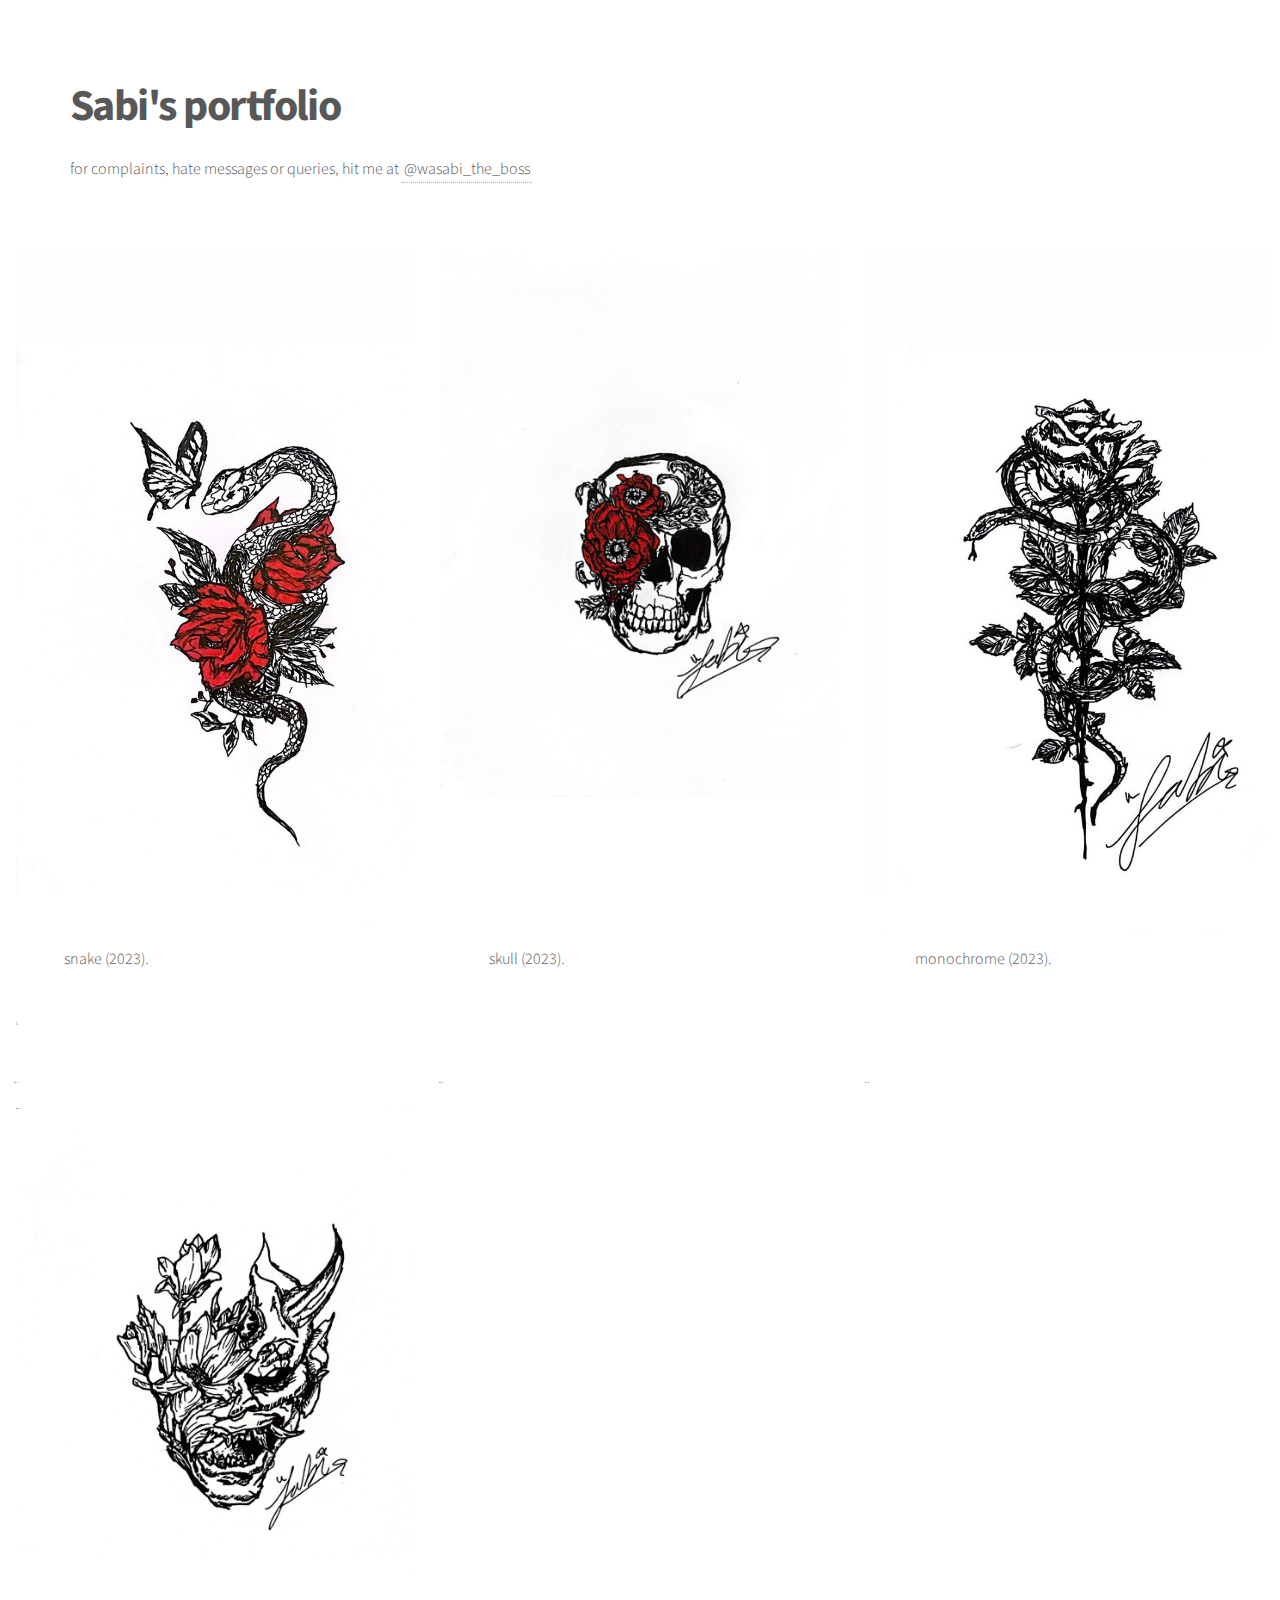
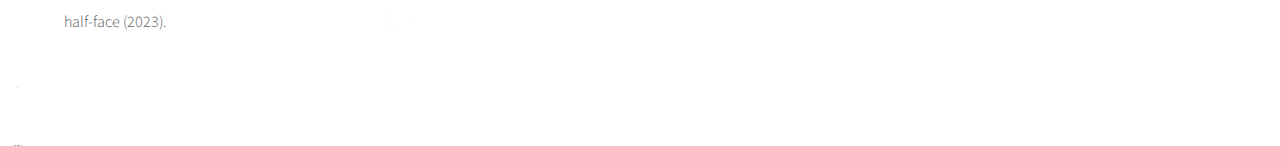
==== index.html @ bfba8afc "Add files via upload" ====
<!DOCTYPE HTML>
<!--
	Phantom by HTML5 UP
	html5up.net | @ajlkn
	Free for personal and commercial use under the CCA 3.0 license (html5up.net/license)
-->
<html>
	<head>
		<title> Sabi's portfolio</title>
		<meta charset="utf-8" />
		<meta name="viewport" content="width=device-width, initial-scale=1, user-scalable=no" />
		<link rel="stylesheet" href="assets/css/main.css" />
		<noscript><link rel="stylesheet" href="assets/css/noscript.css" /></noscript>
		<style>
			.tiles .style1 {
				background-color: transparent; /* Remove pink or any background color */
			}
	
			.tiles .style1 .content {
				position: center;
				padding: 50px; /* Adjust the padding if necessary */
			}
	
			.tiles .style1 .title {
				position: center;
				bottom: 5px; /* Adjust this value to control how low the title appears */
				left: 0;
				width: 100%;
				text-align: center; /* Center the title if desired */
				padding: 10px;
				background-color: rgb(0, 0, 0); /* Optional: Add a semi-transparent background for the title */
			}

			#main .inner header {
				text-align: left; /* Center the text horizontally */
				padding: 50px; /* Add padding to the header */
			}

			#main .inner header h1 {
				margin: 0; /* Remove default margin for better centering */
				padding: 10px; /* Optional: Add padding specifically to the title */
			}

			#main .inner header p {
				margin: 0; /* Remove default margin */
				padding: 10px; /* Optional: Add padding to the paragraph */
			}

			/* Style for the menu navigation */
			#menu {
        padding: 20px; /* Add padding inside the nav element */
			}

			#menu h2 {
				margin: 0; /* Remove default margin */
				padding: 10px; /* Optional: Add padding specifically to the Menu title */
			}

			#menu ul {
				padding-left: 20px; /* Add padding to the left of the list items */
				list-style: none; /* Remove bullets from list */
				margin: 0;
			}

			#menu ul li {
				padding: 10px 0; /* Add padding around each menu item */
			}

			#menu ul li a {
				text-decoration: none; /* Remove underline from the links */
				padding: 5px 10px; /* Add padding inside the links */
				display: block; /* Make the entire area of the link clickable */
			}

		
		</style>
	</head>
	<body class="is-preload">
		<!-- Wrapper -->
			<div id="wrapper">

				<!-- Header -->
					<header id="header">
						<div class="inner">

							

						</div>
					</header>

				

				<!-- Main -->
					<div id="main">
						<div class="inner">
							<header>
								<h1> Sabi's portfolio
								</h1>
								<p>for complaints, hate messages or queries, hit me at <a href="https://www.instagram.com/wasabi_the_boss/"> @wasabi_the_boss</a>
								</header>
								<section class="tiles">
									<!-- Pic 1 -->
									<article class="style1">
										<span class="image">
											<img src="images/red snake flower.jpg" alt="" />
										</span>
										<a href="generic.html">
											<div class="content">
												<p>snake (2023).</p>
											</div>
										</a>
									</article>
									
									<!-- Pic 2 -->
									<article class="style1">
										<span class="image">
											<img src="images/skull.jpg" alt="" />
										</span>
										<a href="generic.html">
											<div class="content">
												<p>skull (2023).</p>
											</div>
										</a>
									</article>
									
									<!-- Pic 3 -->
									<article class="style1">
										<span class="image">
											<img src="images/black flower.jpg" alt="" />
										</span>
										<a href="generic.html">
											<div class="content">
												<p>monochrome (2023).</p>
											</div>
										</a>
									</article>
								
									<!-- Pic 4 -->
									<article class="style1">
										<span class="image">
											<a href="generic copy.html">
											<img src="images/monster.jpg" alt="" />
										</span>
										<a href="generic copy.html">
											<div class="content">
												<p>half-face (2023).</p>
											</div>
										</a>
								
								
								</article>
							</section>
						</div>
					</div>

				<!-- 

			</div>

		<!-- Scripts -->
			<script src="assets/js/jquery.min.js"></script>
			<script src="assets/js/browser.min.js"></script>
			<script src="assets/js/breakpoints.min.js"></script>
			<script src="assets/js/util.js"></script>
			<script src="assets/js/main.js"></script>

	</body>
</html>
---- assets/css/main.css ----
@import url(fontawesome-all.min.css);
@import url("https://fonts.googleapis.com/css?family=Source+Sans+Pro:300,700,900");

/*
	Phantom by HTML5 UP
	html5up.net | @ajlkn
	Free for personal and commercial use under the CCA 3.0 license (html5up.net/license)
*/

html, body, div, span, applet, object,
iframe, h1, h2, h3, h4, h5, h6, p, blockquote,
pre, a, abbr, acronym, address, big, cite,
code, del, dfn, em, img, ins, kbd, q, s, samp,
small, strike, strong, sub, sup, tt, var, b,
u, i, center, dl, dt, dd, ol, ul, li, fieldset,
form, label, legend, table, caption, tbody,
tfoot, thead, tr, th, td, article, aside,
canvas, details, embed, figure, figcaption,
footer, header, hgroup, menu, nav, output, ruby,
section, summary, time, mark, audio, video {
	margin: 0;
	padding: 2px;
	border: 0;
	font-size: 100%;
	font: inherit;
	vertical-align: baseline;}

article, aside, details, figcaption, figure,
footer, header, hgroup, menu, nav, section {
	display: block;}

body {
	line-height: 1;
}

ol, ul {
	list-style: none;
}

blockquote, q {
	quotes: none;
}

	blockquote:before, blockquote:after, q:before, q:after {
		content: '';
		content: none;
	}

table {
	border-collapse: collapse;
	border-spacing: 0;
}

body {
	-webkit-text-size-adjust: none;
}

mark {
	background-color: transparent;
	color: inherit;
}

input::-moz-focus-inner {
	border: 0;
	padding: 0;
}

input, select, textarea {
	-moz-appearance: none;
	-webkit-appearance: none;
	-ms-appearance: none;
	appearance: none;
}

/* Basic */

	@-ms-viewport {
		width: device-width;
	}

	body {
		-ms-overflow-style: scrollbar;
	}

	@media screen and (max-width: 480px) {

		html, body {
			min-width: 320px;
		}

	}

	html {
		box-sizing: border-box;
	}

	*, *:before, *:after {
		box-sizing: inherit;
	}

	body {
		background: #ffffff;
	}

		body.is-preload *, body.is-preload *:before, body.is-preload *:after {
			-moz-animation: none !important;
			-webkit-animation: none !important;
			-ms-animation: none !important;
			animation: none !important;
			-moz-transition: none !important;
			-webkit-transition: none !important;
			-ms-transition: none !important;
			transition: none !important;
		}

/* Type */

	body, input, select, textarea {
		color: #585858;
		font-family: "Source Sans Pro", Helvetica, sans-serif;
		font-size: 16pt;
		font-weight: 300;
		line-height: 1.75;
	}

		@media screen and (max-width: 1680px) {

			body, input, select, textarea {
				font-size: 14pt;
			}

		}

		@media screen and (max-width: 1280px) {

			body, input, select, textarea {
				font-size: 12pt;
			}

		}

	a {
		-moz-transition: border-bottom-color 0.2s ease, color 0.2s ease;
		-webkit-transition: border-bottom-color 0.2s ease, color 0.2s ease;
		-ms-transition: border-bottom-color 0.2s ease, color 0.2s ease;
		transition: border-bottom-color 0.2s ease, color 0.2s ease;
		text-decoration: none;
		color: #585858;
		border-bottom: dotted 1px rgba(88, 88, 88, 0.5);
	}

		a:hover {
			border-bottom-color: transparent;
			color: #f2849e !important;
		}

	strong, b {
		font-weight: 900;
	}

	em, i {
		font-style: italic;
	}

	p {
		margin: 0 0 2em 0;
	}

	h1 {
		font-size: 2.75em;
		font-weight: 700;
		line-height: 1.3;
		margin: 0 0 1em 0;
		letter-spacing: -0.035em;
	}

		h1 a {
			color: inherit;
		}

		@media screen and (max-width: 736px) {

			h1 {
				font-size: 2em;
				margin: 0 0 1em 0;
			}

		}

		@media screen and (max-width: 360px) {

			h1 {
				font-size: 1.75em;
			}

		}

	h2, h3, h4, h5, h6 {
		font-weight: 900;
		line-height: 1.5;
		margin: 0 0 2em 0;
		text-transform: uppercase;
		letter-spacing: 0.35em;
	}

		h2 a, h3 a, h4 a, h5 a, h6 a {
			color: inherit;
		}

	h2 {
		font-size: 1.1em;
	}

	h3 {
		font-size: 1em;
	}

	h4 {
		font-size: 0.8em;
	}

	h5 {
		font-size: 0.8em;
	}

	h6 {
		font-size: 0.8em;
	}

	@media screen and (max-width: 980px) {

		h1 br, h2 br, h3 br, h4 br, h5 br, h6 br {
			display: none;
		}

	}

	@media screen and (max-width: 736px) {

		h2 {
			font-size: 1em;
		}

		h3 {
			font-size: 0.8em;
		}

	}

	sub {
		font-size: 0.8em;
		position: relative;
		top: 0.5em;
	}

	sup {
		font-size: 0.8em;
		position: relative;
		top: -0.5em;
	}

	blockquote {
		border-left: solid 4px #c9c9c9;
		font-style: italic;
		margin: 0 0 2em 0;
		padding: 0.5em 0 0.5em 2em;
	}

	code {
		background: rgba(144, 144, 144, 0.075);
		border-radius: 4px;
		border: solid 1px #c9c9c9;
		font-family: "Courier New", monospace;
		font-size: 0.9em;
		margin: 0 0.25em;
		padding: 0.25em 0.65em;
	}

	pre {
		-webkit-overflow-scrolling: touch;
		font-family: "Courier New", monospace;
		font-size: 0.9em;
		margin: 0 0 2em 0;
	}

		pre code {
			display: block;
			line-height: 1.75;
			padding: 1em 1.5em;
			overflow-x: auto;
		}

	hr {
		border: 0;
		border-bottom: solid 1px #c9c9c9;
		margin: 2em 0;
	}

		hr.major {
			margin: 3em 0;
		}

	.align-left {
		text-align: left;
	}

	.align-center {
		text-align: center;
	}

	.align-right {
		text-align: right;
	}


/* Tiles */

	/* Tiles */
.tiles {
    display: flex; /* Use flex for layout */
    flex-wrap: wrap; /* Allow wrapping */
    position: relative; /* Ensure positioning context */
    margin: -2.5em 0 0 -2.5em; /* Negative margin for layout */
}

.tiles article {
    transition: transform 0.5s ease, opacity 0.5s ease; /* Smooth transitions */
    position: relative; /* Position for stacking context */
    width: calc(33.33333% - 2.5em); /* Width calculation */
    margin: 2.5em 0 0 2.5em; /* Margin for spacing */
}

.tiles article > .image {
    transition: transform 0.5s ease; /* Smooth zoom transition */
    position: relative; /* Positioning context */
    display: block; /* Block display */
    width: 100%; /* Full width */
    border-radius: 4px; /* Rounded corners */
    overflow: hidden; /* Hide overflow */
    z-index: 1; /* Image z-index */
	height: 100%; /* Make the image fill the height */
	
}

.tiles article > .image img {
    display: block; /* Block display */
    width: 112%; /* Full width */
	border: none; /* Remove border */
	padding: 0; /* Remove padding if any */
	margin: 0; /* Remove margin if any */
		
}

.tiles article .content {
    opacity: 1; /* Text fully visible */
    max-height: 15em; /* Limit height */
    transition: color 0.5s ease, border-bottom-color 0.5s ease; /* Smooth transitions */
    position: absolute; /* Absolute positioning for text */
    bottom: 0; /* Align to bottom */
    left: 0; /* Align to left */
    right: 0; /* Align to right */
    z-index: 2; /* Ensure text is above image */
    padding: 1em; /* Padding for spacing */
    background: rgba(255, 255, 255, 0.8); /* Semi-transparent background */
}

/* Hover effect for image */
body:not(.is-touch) .tiles article:hover > .image {
    transform: scale(1.1); /* Zoom effect */
}

body:not(.is-touch) .tiles article:hover .content {
    color: #000000; /* Change text color on hover */
    /*border-bottom: 2px solid #ffffff; /* Underline on hover */
}

/* Media queries */
@media screen and (max-width: 1280px) {
    .tiles {
        margin: -1.25em 0 0 -1.25em; /* Adjust margin for smaller screens */
    }
    .tiles article {
        width: calc(33.33333% - 1.25em); /* Adjust article width */
        margin: 1.25em 0 0 1.25em; /* Adjust margin */
    }
}

@media screen and (max-width: 980px) {
    .tiles {
        margin: -2.5em 0 0 -2.5em; /* Adjust margin for smaller screens */
    }
    .tiles article {
        width: calc(50% - 2.5em); /* Adjust article width */
        margin: 2.5em 0 0 2.5em; /* Adjust margin */
    }
}
---- assets/css/noscript.css ----
/*
	Phantom by HTML5 UP
	html5up.net | @ajlkn
	Free for personal and commercial use under the CCA 3.0 license (html5up.net/license)
*/

/* Tiles */

	body.is-preload .tiles article {
		-moz-transform: none;
		-webkit-transform: none;
		-ms-transform: none;
		transform: none;
		opacity: 1;
	}
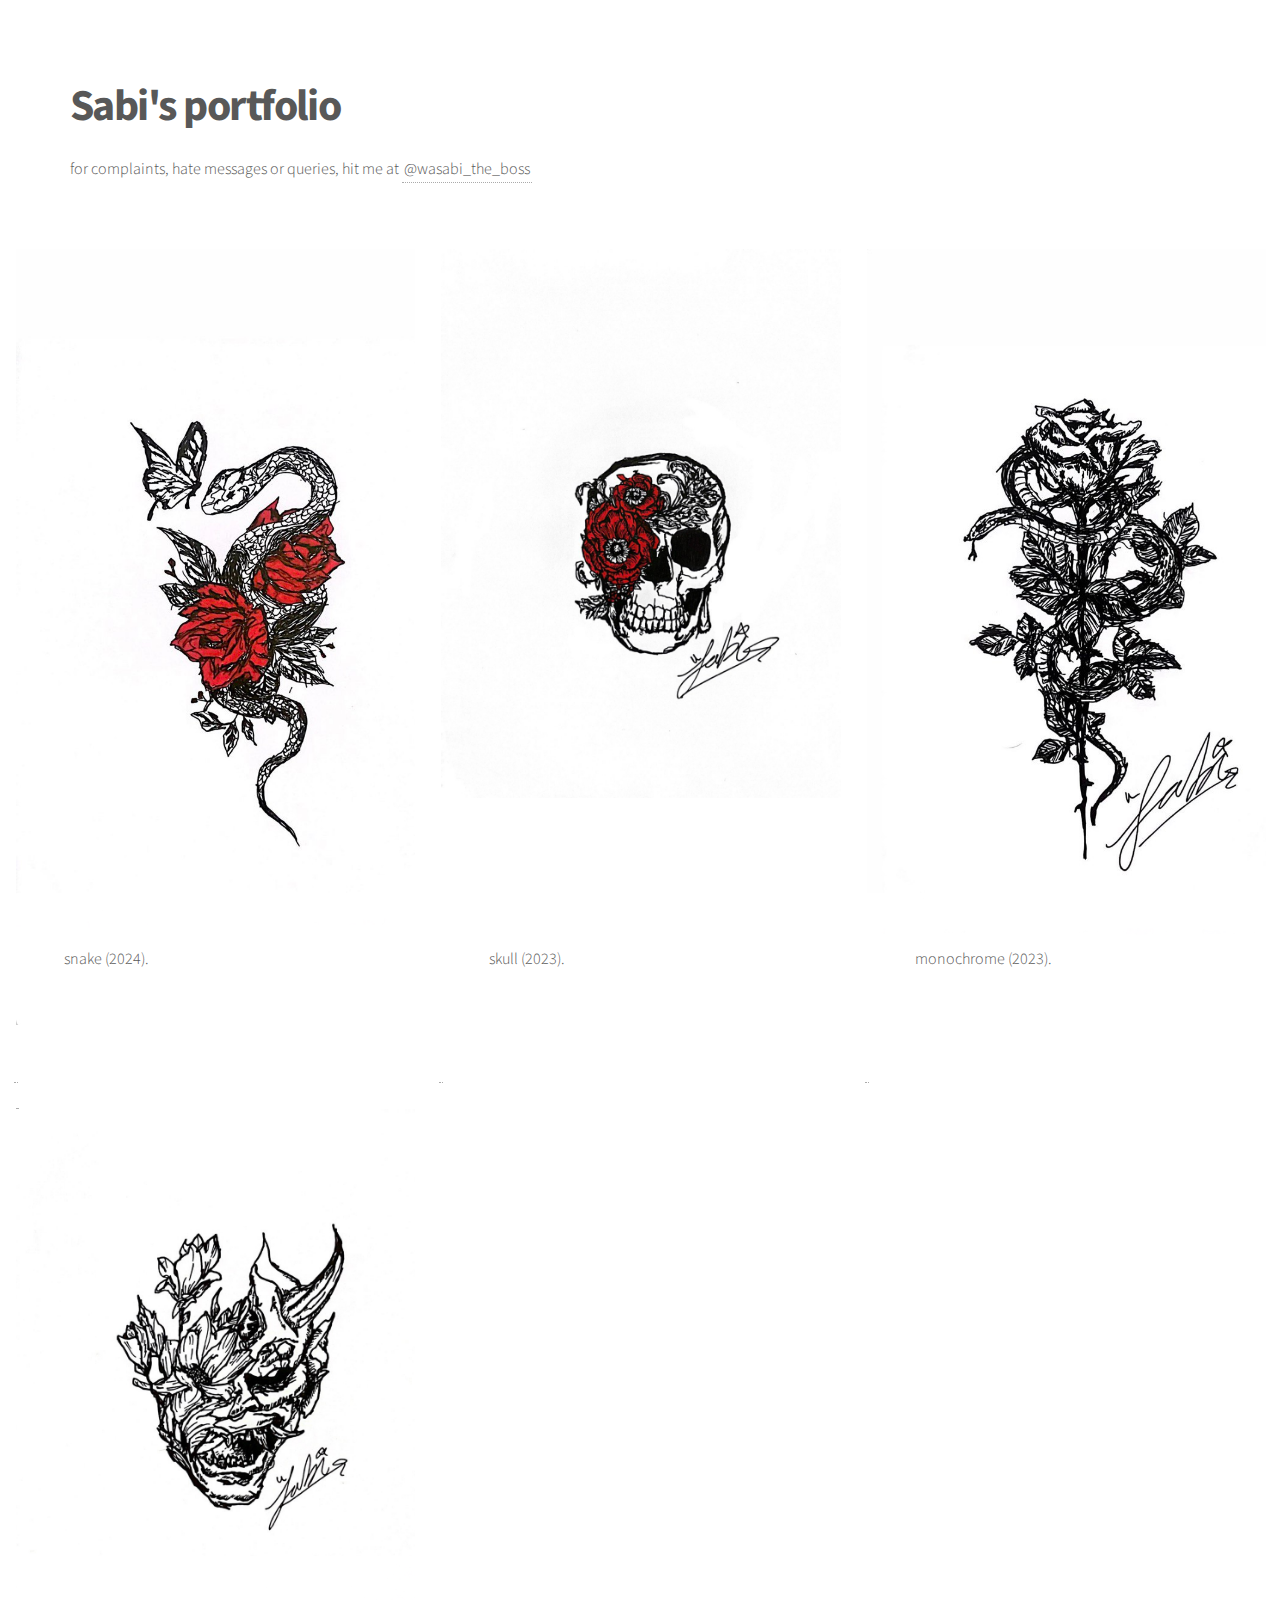
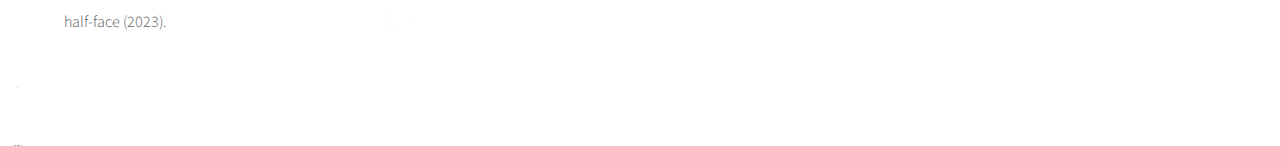
==== commit 936d7b41: "Add files via upload" ====
--- a/index.html
+++ b/index.html
@@ -106,7 +106,7 @@
 										</span>
 										<a href="generic.html">
 											<div class="content">
-												<p>snake (2023).</p>
+												<p>snake (2024).</p>
 											</div>
 										</a>
 									</article>
--- a/assets/css/main.css
+++ b/assets/css/main.css
@@ -390,7 +390,22 @@
         margin: -2.5em 0 0 -2.5em; /* Adjust margin for smaller screens */
     }
     .tiles article {
-        width: calc(50% - 2.5em); /* Adjust article width */
+        width: calc(100% - 2.5em); /* Adjust article width */
         margin: 2.5em 0 0 2.5em; /* Adjust margin */
     }
 }
+
+/* For phones or smaller devices */
+@media screen and (max-width: 600px) {
+    .tiles {
+        margin: 0; /* Remove negative margins */
+    }
+    .tiles article {
+        width: 100%; /* Full width */
+        margin: 1em 0; /* Add margin between articles */
+    }
+    .tiles img {
+        width: 100%; /* Ensure images take full width */
+        height: auto; /* Maintain image aspect ratio */
+    }
+}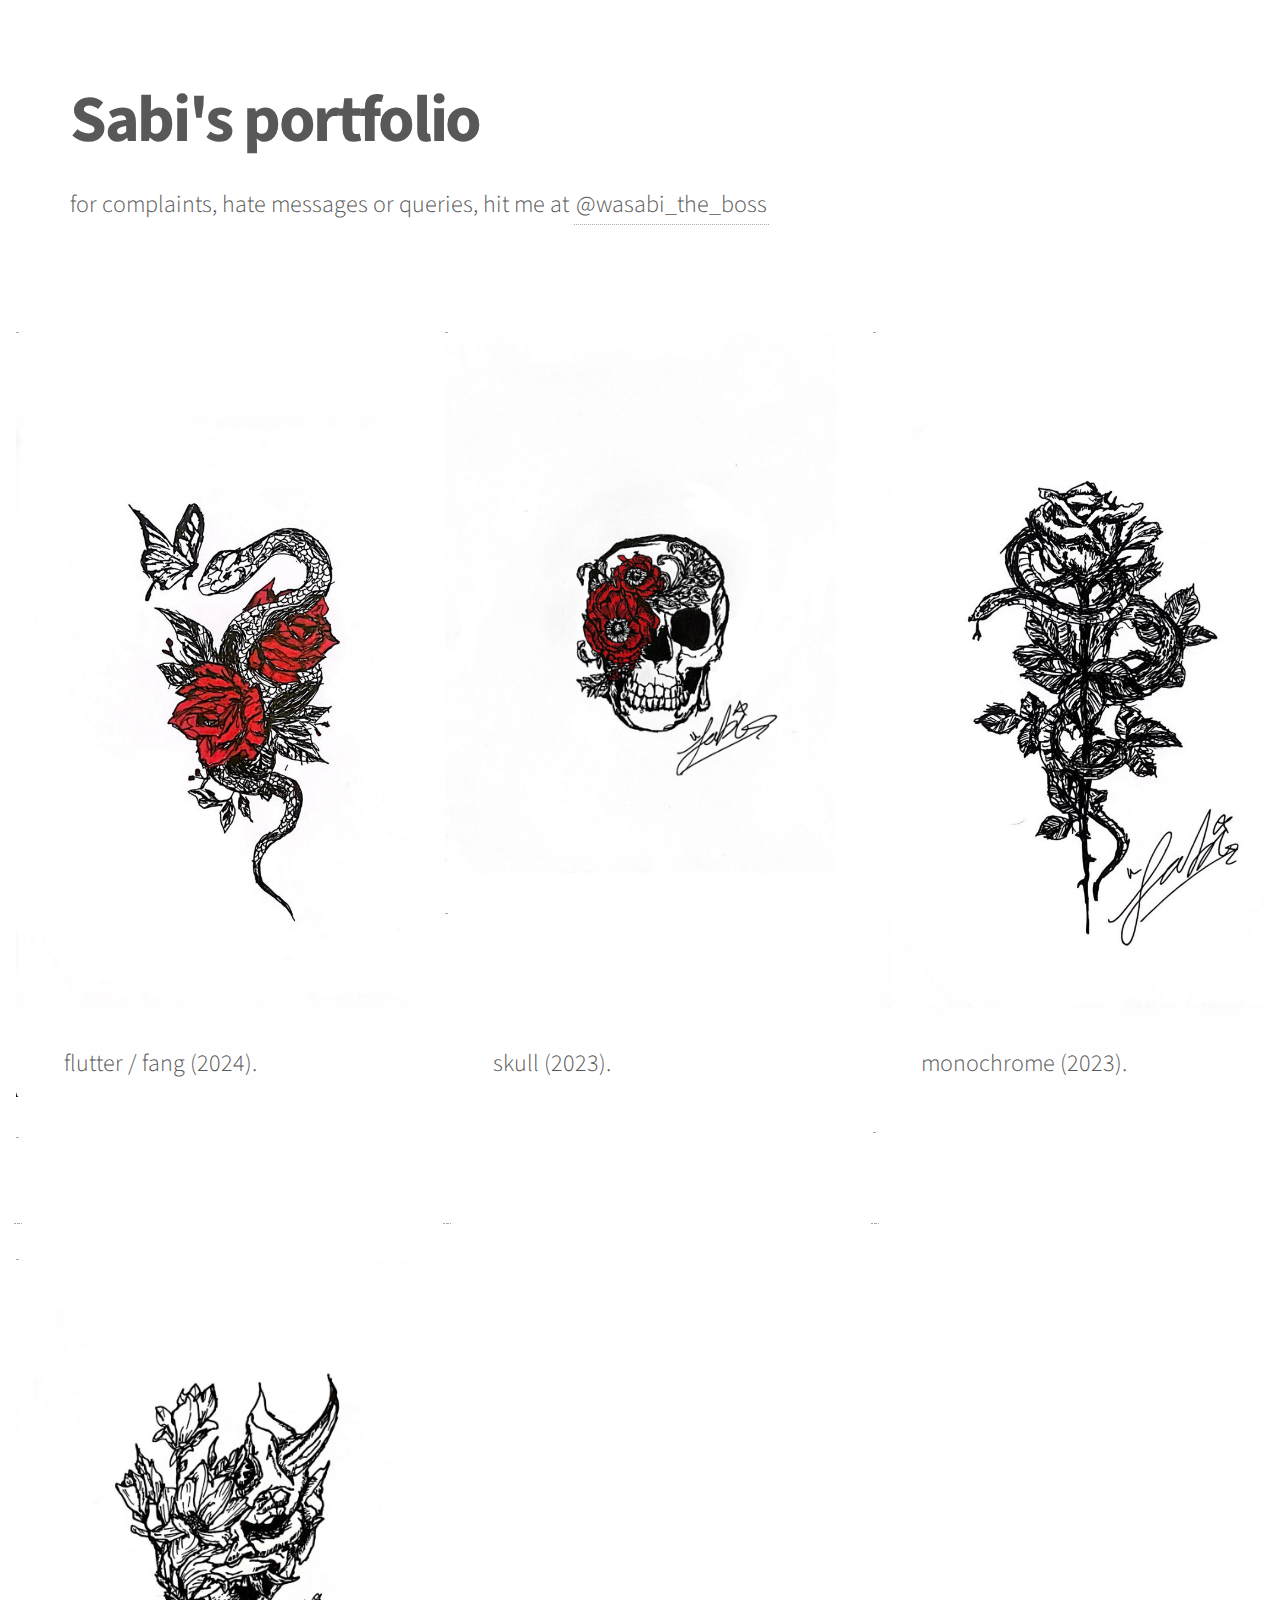
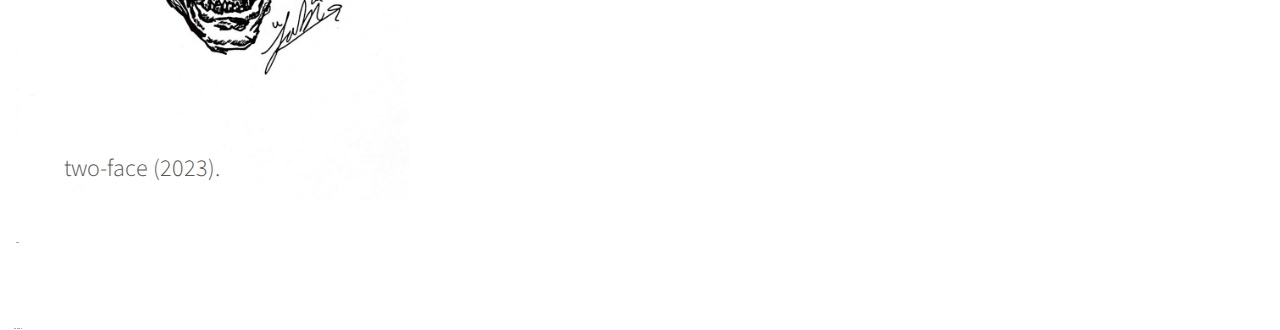
==== commit c881087e: "Add files via upload" ====
--- a/index.html
+++ b/index.html
@@ -102,11 +102,12 @@
 									<!-- Pic 1 -->
 									<article class="style1">
 										<span class="image">
+											<a href="generic copy 2.html">
 											<img src="images/red snake flower.jpg" alt="" />
 										</span>
-										<a href="generic.html">
+										<a href="generic copy 2.html">
 											<div class="content">
-												<p>snake (2024).</p>
+												<p> flutter / fang (2024).</p>
 											</div>
 										</a>
 									</article>
@@ -114,9 +115,10 @@
 									<!-- Pic 2 -->
 									<article class="style1">
 										<span class="image">
+											<a href="generic copy 3.html">
 											<img src="images/skull.jpg" alt="" />
 										</span>
-										<a href="generic.html">
+										<a href="generic copy 3.html">
 											<div class="content">
 												<p>skull (2023).</p>
 											</div>
@@ -126,9 +128,10 @@
 									<!-- Pic 3 -->
 									<article class="style1">
 										<span class="image">
+											<a href="generic copy 4.html">
 											<img src="images/black flower.jpg" alt="" />
 										</span>
-										<a href="generic.html">
+										<a href="generic copy 4.html">
 											<div class="content">
 												<p>monochrome (2023).</p>
 											</div>
@@ -143,7 +146,7 @@
 										</span>
 										<a href="generic copy.html">
 											<div class="content">
-												<p>half-face (2023).</p>
+												<p>two-face (2023).</p>
 											</div>
 										</a>
 								
--- a/assets/css/main.css
+++ b/assets/css/main.css
@@ -126,15 +126,23 @@
 		@media screen and (max-width: 1680px) {
 
 			body, input, select, textarea {
+				font-size: 24pt;
+			}
+
+		}
+
+		@media screen and (max-width: 1280px) {
+
+			body, input, select, textarea {
+				font-size: 18pt;
+			}
+
+		}
+
+		@media screen and (max-width: 600px) {
+
+			body, input, select, textarea {
 				font-size: 14pt;
-			}
-
-		}
-
-		@media screen and (max-width: 1280px) {
-
-			body, input, select, textarea {
-				font-size: 12pt;
 			}
 
 		}
@@ -361,7 +369,7 @@
     right: 0; /* Align to right */
     z-index: 2; /* Ensure text is above image */
     padding: 1em; /* Padding for spacing */
-    background: rgba(255, 255, 255, 0.8); /* Semi-transparent background */
+    background: rgba(255, 255, 255, 0); /* Semi-transparent background */
 }
 
 /* Hover effect for image */
@@ -408,4 +416,15 @@
         width: 100%; /* Ensure images take full width */
         height: auto; /* Maintain image aspect ratio */
     }
-}+}
+
+.caption {
+    text-align: center; /* Center the caption text */
+    /*font-size: 1em; /* Optional: Adjust the font size if needed */
+    /* margin-top: 0px; /* Optional: Add space between the image and the caption */
+	font-family: "Source Sans Pro", Helvetica, sans-serif;
+	font-size: 16pt;
+	font-weight: 300;
+	line-height: 1.75; /* Inherit the same font as the main content */
+
+}
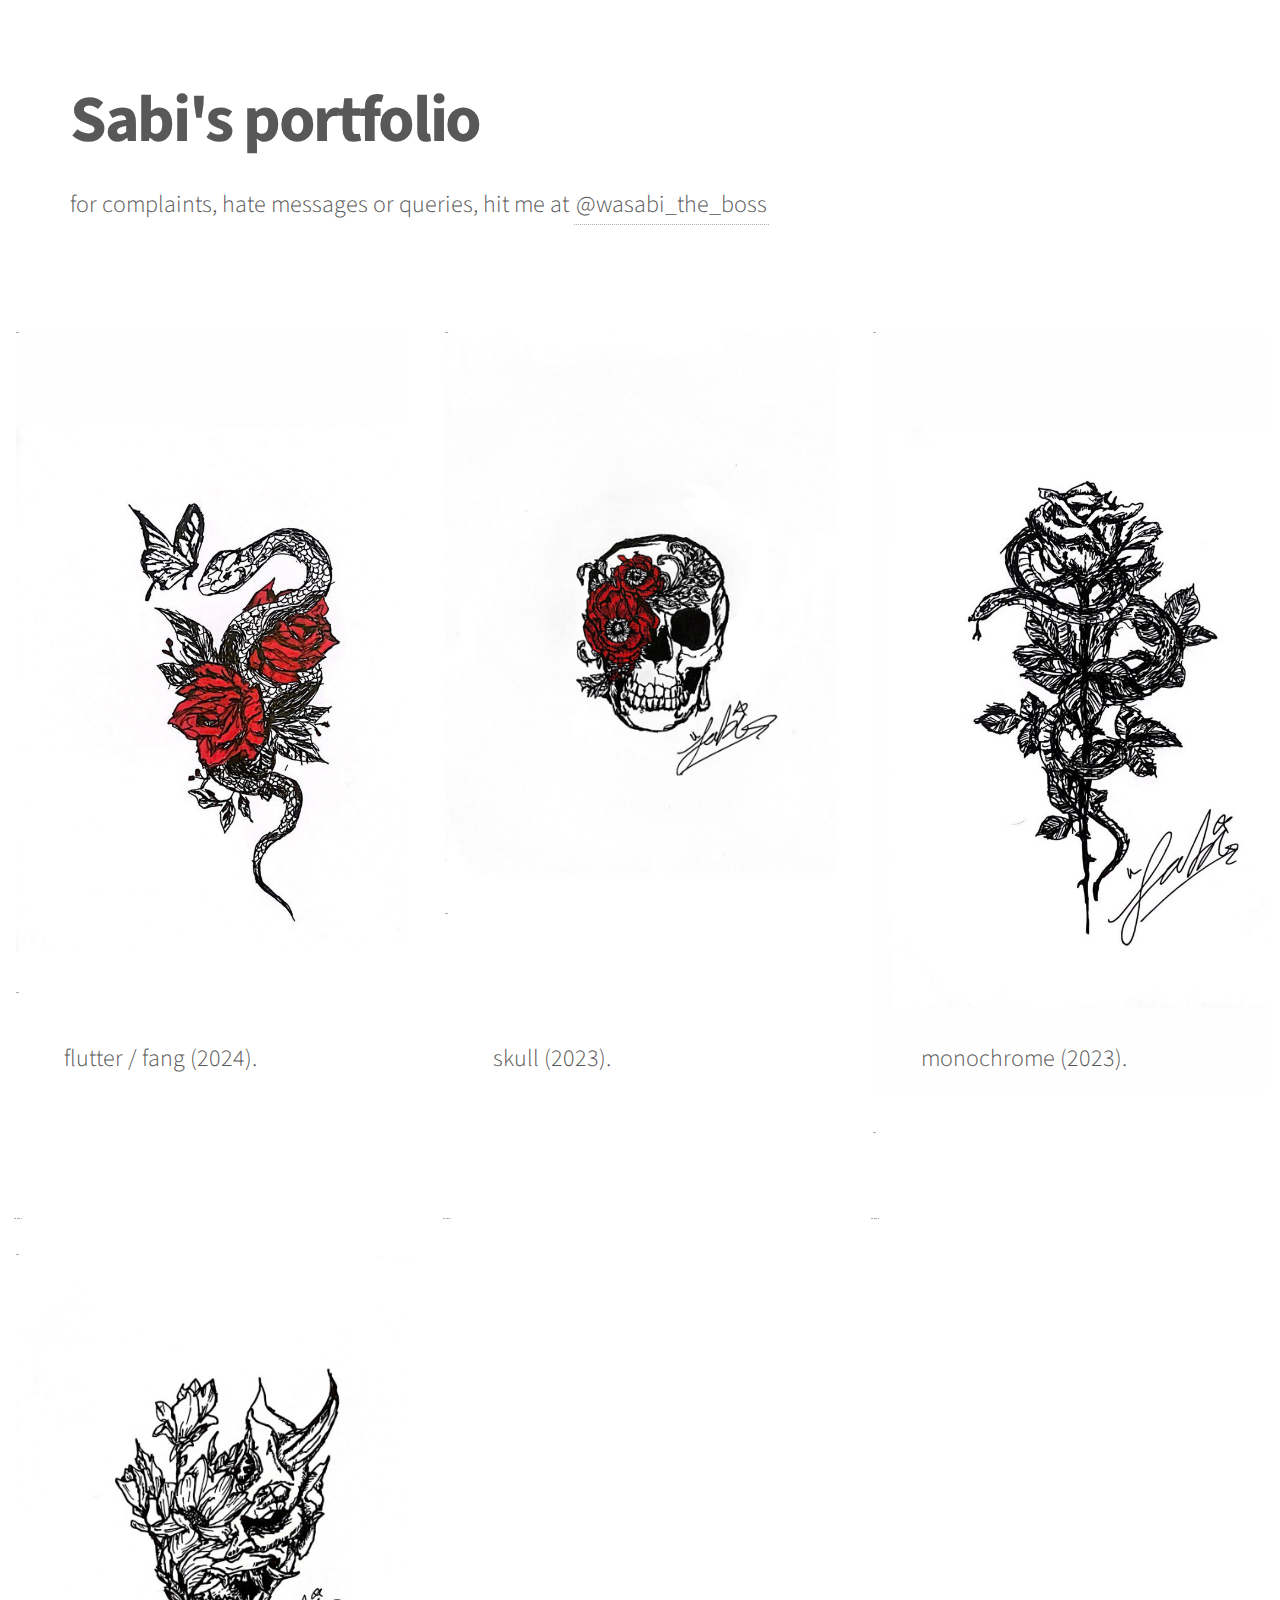
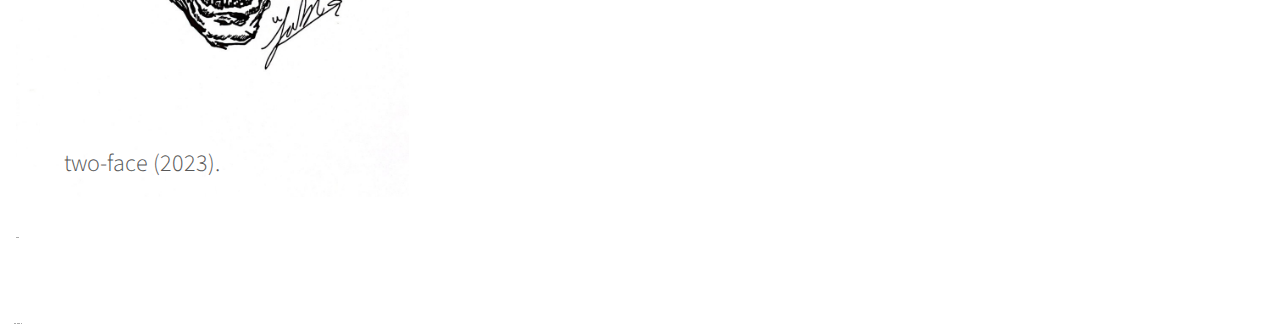
==== commit badcbe96: "Add files via upload" ====
--- a/index.html
+++ b/index.html
@@ -103,7 +103,7 @@
 									<article class="style1">
 										<span class="image">
 											<a href="generic copy 2.html">
-											<img src="images/red snake flower.jpg" alt="" />
+											<img src="images/red snake flower 4.jpg" alt=""class="cropped-image"/ />
 										</span>
 										<a href="generic copy 2.html">
 											<div class="content">
--- a/assets/css/main.css
+++ b/assets/css/main.css
@@ -428,3 +428,11 @@
 	line-height: 1.75; /* Inherit the same font as the main content */
 
 }
+
+.cropped-image {
+    width: 100%; /* Ensure the image takes the full width */
+    height: auto;
+    object-fit: cover; /* Maintain aspect ratio and cover the area */
+    object-position: top; /* Align the image at the top, cropping the bottom */
+    max-height: 70%; /* Set max-height to crop the bottom part */
+}
